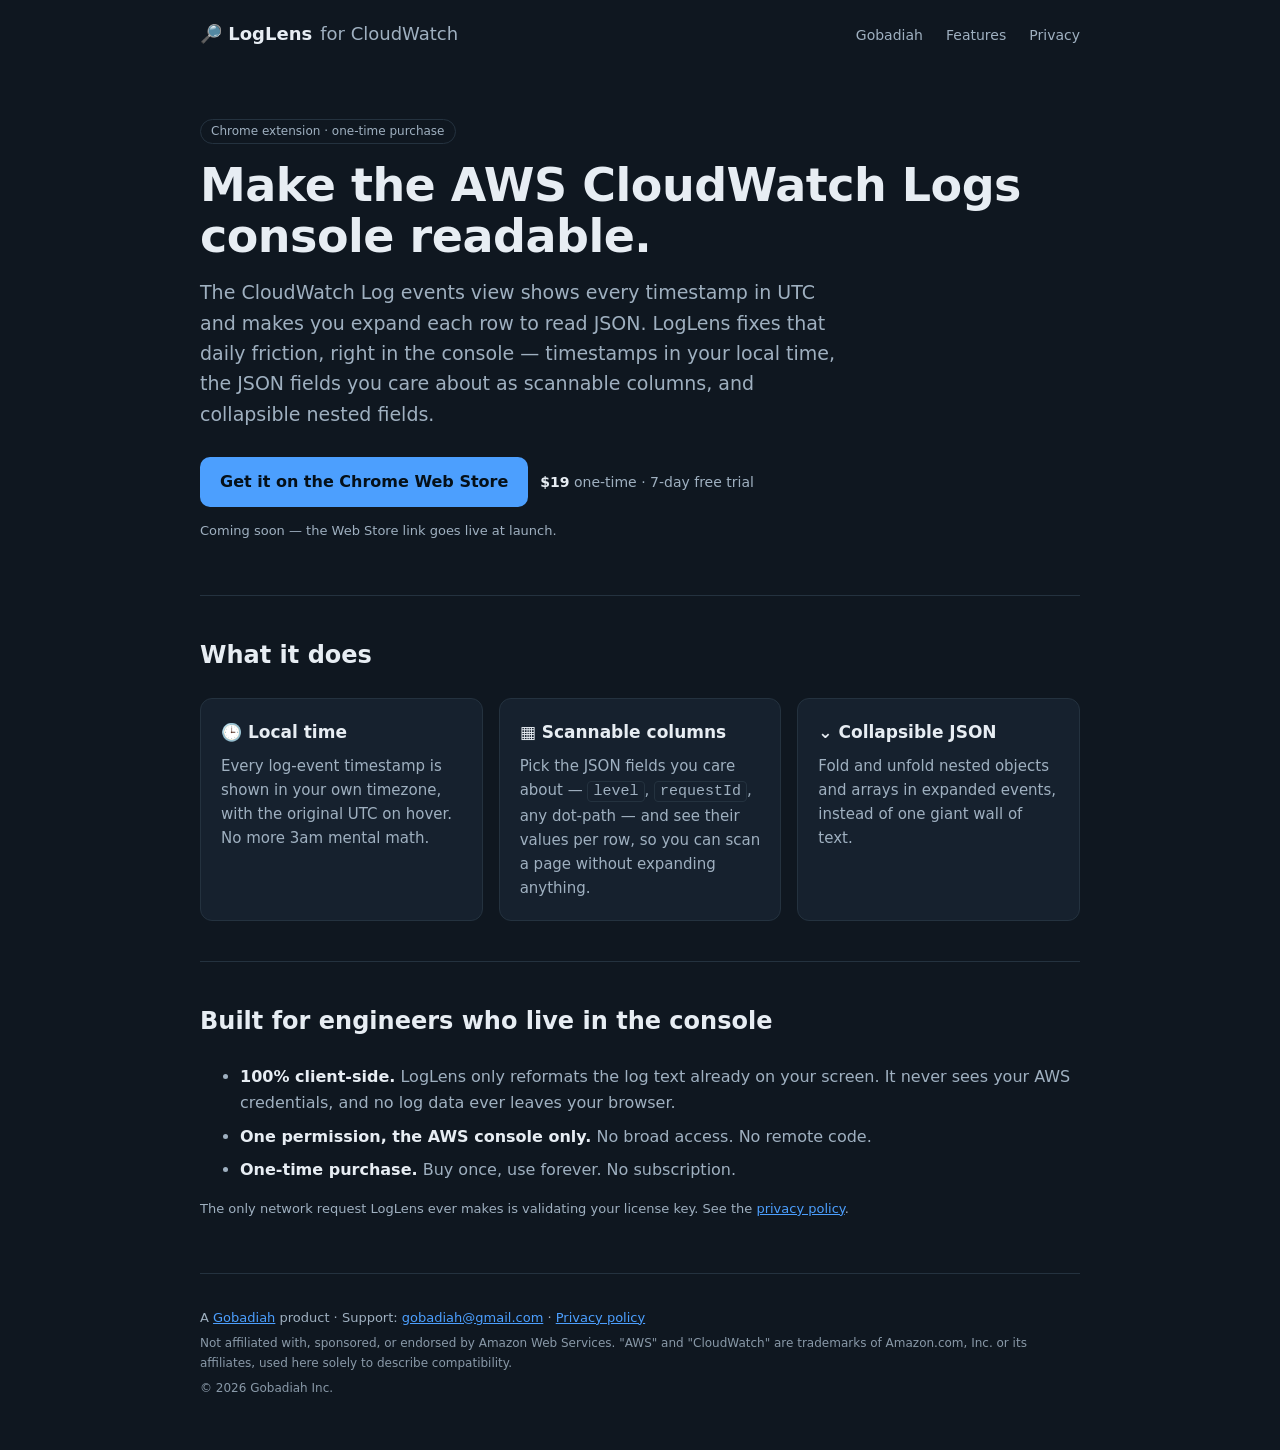
==== loglens/index.html @ 206a627a "Gobadiah studio site with LogLens product page (apps.gobadiah.com) Studio landing → product pages st" ====
<!doctype html>
<html lang="en">
  <head>
    <meta charset="UTF-8" />
    <meta name="viewport" content="width=device-width, initial-scale=1.0" />
    <title>LogLens for CloudWatch — readable AWS CloudWatch logs</title>
    <meta
      name="description"
      content="A Chrome extension that makes the AWS CloudWatch Logs console readable: timestamps in your local time, scannable JSON columns, and collapsible fields. 100% client-side, one-time purchase."
    />
    <link rel="icon" href="data:image/svg+xml,<svg xmlns='http://www.w3.org/2000/svg' viewBox='0 0 100 100'><text y='.9em' font-size='90'>🔎</text></svg>" />
    <link rel="stylesheet" href="../style.css" />
  </head>
  <body>
    <div class="wrap">
      <header>
        <div class="brand">🔎 LogLens <span>for CloudWatch</span></div>
        <nav>
          <a href="../">Gobadiah</a>
          <a href="#features">Features</a>
          <a href="../privacy.html">Privacy</a>
        </nav>
      </header>

      <div class="hero">
        <span class="badge">Chrome extension · one-time purchase</span>
        <h1>Make the AWS CloudWatch Logs console readable.</h1>
        <p class="lead">
          The CloudWatch Log events view shows every timestamp in UTC and makes
          you expand each row to read JSON. LogLens fixes that daily friction,
          right in the console — timestamps in your local time, the JSON fields
          you care about as scannable columns, and collapsible nested fields.
        </p>
        <div class="cta-row">
          <a class="cta" href="#" aria-disabled="true">Get it on the Chrome Web Store</a>
          <span class="price"><b>$19</b> one-time · 7-day free trial</span>
        </div>
        <p class="note" style="margin-top: 14px">Coming soon — the Web Store link goes live at launch.</p>
      </div>

      <section id="features">
        <h2>What it does</h2>
        <div class="grid">
          <div class="card">
            <h3>🕒 Local time</h3>
            <p>Every log-event timestamp is shown in your own timezone, with the original UTC on hover. No more 3am mental math.</p>
          </div>
          <div class="card">
            <h3>▦ Scannable columns</h3>
            <p>Pick the JSON fields you care about — <code>level</code>, <code>requestId</code>, any dot-path — and see their values per row, so you can scan a page without expanding anything.</p>
          </div>
          <div class="card">
            <h3>⌄ Collapsible JSON</h3>
            <p>Fold and unfold nested objects and arrays in expanded events, instead of one giant wall of text.</p>
          </div>
        </div>
      </section>

      <section id="trust">
        <h2>Built for engineers who live in the console</h2>
        <ul class="trust">
          <li><b>100% client-side.</b> LogLens only reformats the log text already on your screen. It never sees your AWS credentials, and no log data ever leaves your browser.</li>
          <li><b>One permission, the AWS console only.</b> No broad access. No remote code.</li>
          <li><b>One-time purchase.</b> Buy once, use forever. No subscription.</li>
        </ul>
        <p class="note">The only network request LogLens ever makes is validating your license key. See the <a href="../privacy.html">privacy policy</a>.</p>
      </section>

      <footer>
        <p>A <a href="../">Gobadiah</a> product · Support: <a href="mailto:gobadiah@gmail.com">gobadiah@gmail.com</a> · <a href="../privacy.html">Privacy policy</a></p>
        <p class="disclaimer">
          Not affiliated with, sponsored, or endorsed by Amazon Web Services.
          "AWS" and "CloudWatch" are trademarks of Amazon.com, Inc. or its
          affiliates, used here solely to describe compatibility.
        </p>
        <p class="disclaimer">© 2026 Gobadiah Inc.</p>
      </footer>
    </div>
  </body>
</html>
---- style.css ----
:root {
  --bg: #0f1720;
  --panel: #16212e;
  --ink: #e7edf3;
  --muted: #9fb0c0;
  --line: #24323f;
  --brand: #4c9ffe;
  --radius: 12px;
  --wrap: 920px;
}
* { box-sizing: border-box; }
html { scroll-behavior: smooth; }
body {
  margin: 0;
  font: 16px/1.6 system-ui, -apple-system, Segoe UI, Roboto, sans-serif;
  background: var(--bg);
  color: var(--ink);
}
a { color: var(--brand); }
code {
  background: var(--panel);
  border: 1px solid var(--line);
  border-radius: 4px;
  padding: 1px 5px;
}
.wrap { max-width: var(--wrap); margin: 0 auto; padding: 0 20px; }
header {
  display: flex; align-items: center; justify-content: space-between;
  padding: 20px 0; gap: 16px; flex-wrap: wrap;
}
.brand { font-weight: 700; font-size: 18px; display: flex; gap: 8px; align-items: center; }
.brand span { color: var(--muted); font-weight: 500; }
nav a { color: var(--muted); text-decoration: none; margin-left: 18px; font-size: 14px; }
nav a:hover { color: var(--ink); }

.hero { padding: 48px 0 40px; }
.hero h1 { font-size: clamp(30px, 5vw, 46px); line-height: 1.1; margin: 0 0 16px; letter-spacing: -0.5px; }
.hero p.lead { font-size: 19px; color: var(--muted); max-width: 640px; margin: 0 0 28px; }
.badge { display:inline-block; font-size:12px; color:var(--muted); border:1px solid var(--line); border-radius:999px; padding:2px 10px; margin-bottom: 16px; }

.cta { display: inline-flex; align-items: center; gap: 8px; background: var(--brand); color: #051019; font-weight: 700; padding: 12px 20px; border-radius: 10px; text-decoration: none; }
.cta.secondary { background: transparent; color: var(--ink); border: 1px solid var(--line); }
.cta-row { display: flex; gap: 12px; flex-wrap: wrap; align-items: center; }
.price { color: var(--muted); font-size: 14px; }
.price b { color: var(--ink); }
.note { font-size: 13px; color: var(--muted); }

section { padding: 40px 0; border-top: 1px solid var(--line); }
h2 { font-size: 24px; margin: 0 0 24px; }
.grid { display: grid; grid-template-columns: repeat(auto-fit, minmax(240px, 1fr)); gap: 16px; }
.card { background: var(--panel); border: 1px solid var(--line); border-radius: var(--radius); padding: 20px; }
.card h3 { margin: 0 0 8px; font-size: 17px; }
.card p { margin: 0; color: var(--muted); font-size: 15px; }
a.card { text-decoration: none; color: inherit; display: block; transition: border-color .15s; }
a.card:hover { border-color: var(--brand); }
a.card .go { color: var(--brand); font-size: 14px; margin-top: 12px; display: inline-block; }
.card.soon { opacity: 0.55; }

.trust li { margin: 8px 0; color: var(--muted); }
.trust b { color: var(--ink); }

footer { border-top: 1px solid var(--line); padding: 28px 0 48px; color: var(--muted); font-size: 13px; }
footer p { margin: 6px 0; }
.disclaimer { font-size: 12px; opacity: 0.85; }

/* Privacy / prose pages */
.prose { max-width: 720px; }
.prose h1 { font-size: 30px; margin: 0 0 6px; }
.prose h2 { font-size: 19px; margin: 32px 0 8px; }
.prose p, .prose li { color: #cdd8e2; }
.back { display: inline-block; margin-bottom: 24px; color: var(--muted); text-decoration: none; }
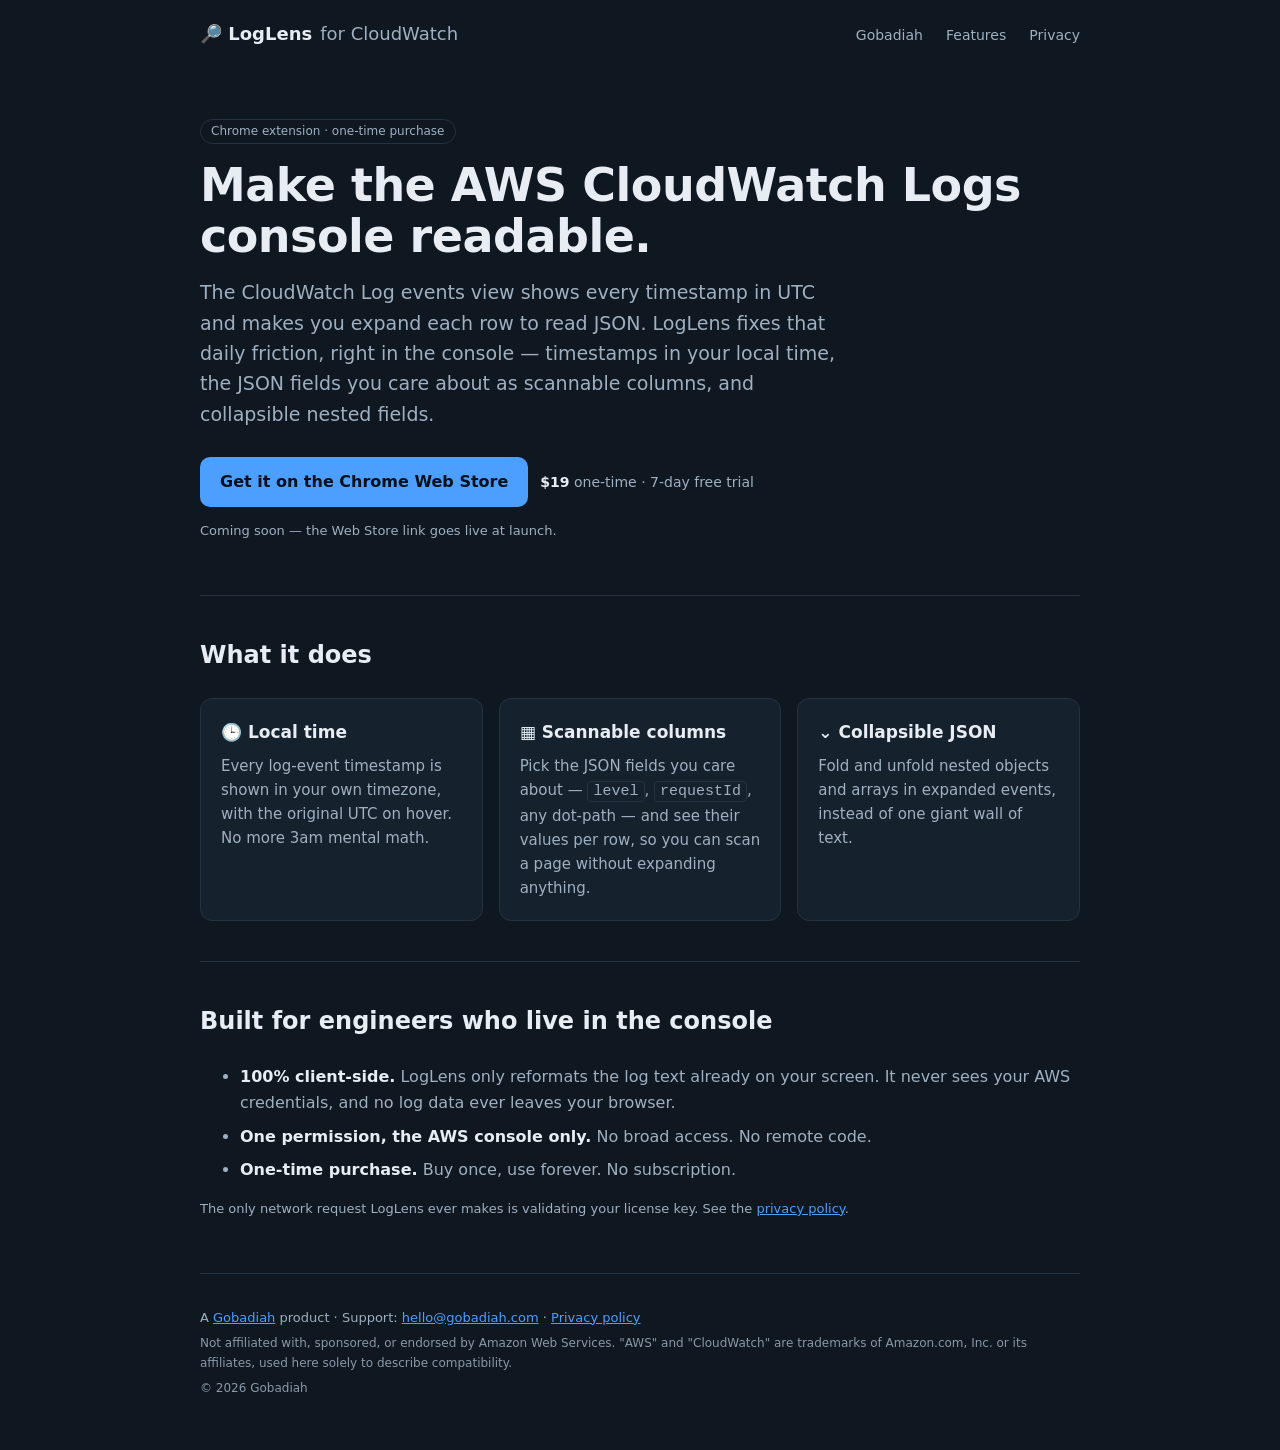
==== commit 7c3da2ea: "Remove personal email + holding-company name from public site Privacy hardening: swap the personal G" ====
--- a/loglens/index.html
+++ b/loglens/index.html
@@ -67,13 +67,13 @@
       </section>
 
       <footer>
-        <p>A <a href="../">Gobadiah</a> product · Support: <a href="mailto:gobadiah@gmail.com">gobadiah@gmail.com</a> · <a href="../privacy.html">Privacy policy</a></p>
+        <p>A <a href="../">Gobadiah</a> product · Support: <a href="mailto:hello@gobadiah.com">hello@gobadiah.com</a> · <a href="../privacy.html">Privacy policy</a></p>
         <p class="disclaimer">
           Not affiliated with, sponsored, or endorsed by Amazon Web Services.
           "AWS" and "CloudWatch" are trademarks of Amazon.com, Inc. or its
           affiliates, used here solely to describe compatibility.
         </p>
-        <p class="disclaimer">© 2026 Gobadiah Inc.</p>
+        <p class="disclaimer">© 2026 Gobadiah</p>
       </footer>
     </div>
   </body>
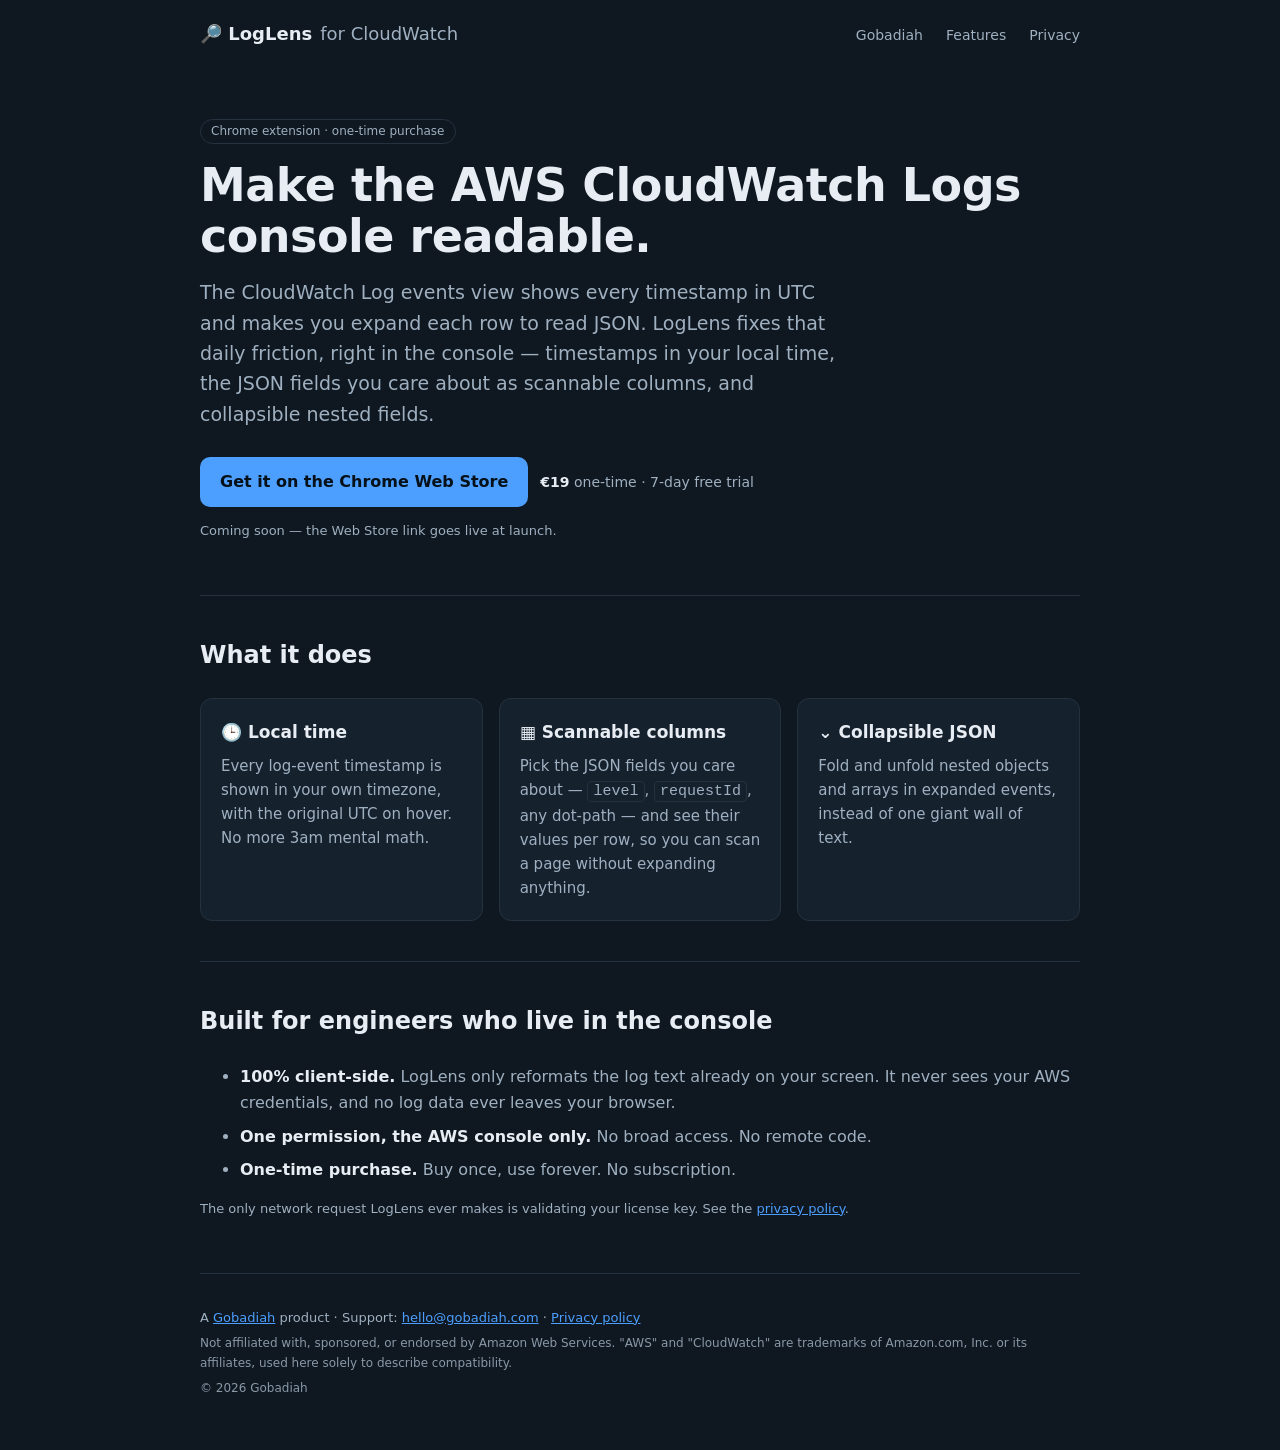
==== commit 5a78dde2: "Price LogLens at €19 to match the Lemon Squeezy store The store charges €19 (EUR merchant of record)" ====
--- a/loglens/index.html
+++ b/loglens/index.html
@@ -33,7 +33,7 @@
         </p>
         <div class="cta-row">
           <a class="cta" href="#" aria-disabled="true">Get it on the Chrome Web Store</a>
-          <span class="price"><b>$19</b> one-time · 7-day free trial</span>
+          <span class="price"><b>€19</b> one-time · 7-day free trial</span>
         </div>
         <p class="note" style="margin-top: 14px">Coming soon — the Web Store link goes live at launch.</p>
       </div>
